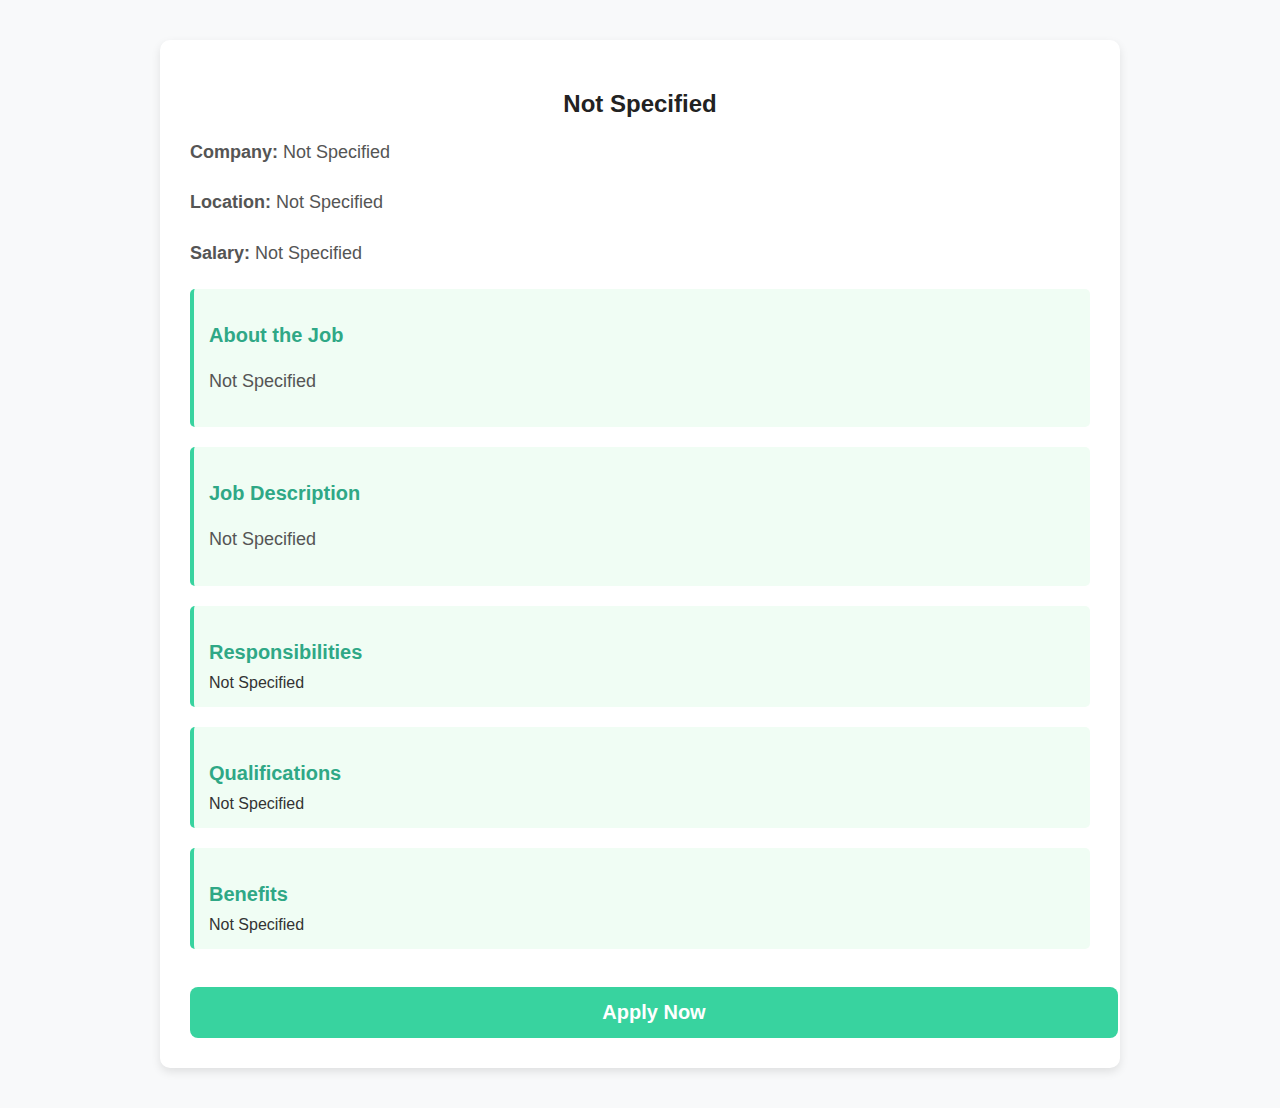
==== home-page/description.html @ 1444fffb "Add files via upload" ====
<!DOCTYPE html>
<html lang="en">

<head>
    <meta charset="UTF-8">
    <meta name="viewport" content="width=device-width, initial-scale=1.0">
    <title>Job Description</title>
    <style>
        body {
            font-family: 'Poppins', sans-serif;
            margin: 0;
            padding: 0;
            background-color: #f8f9fa;
            color: #333;
        }

        .container {
            max-width: 900px;
            margin: 40px auto;
            padding: 30px;
            background: white;
            box-shadow: 0 4px 10px rgba(0, 0, 0, 0.1);
            border-radius: 10px;
        }

        h1,
        h2 {
            color: #222;
            text-align: center;
        }

        h1 {
            font-size: 28px;
            margin-bottom: 10px;
        }

        h2 {
            font-size: 24px;
            margin-bottom: 15px;
        }

        p {
            font-size: 18px;
            line-height: 1.8;
            color: #555;
            margin-bottom: 15px;
        }

        .section {
            margin-top: 20px;
            padding: 15px;
            border-left: 4px solid #38d39f;
            background: #f0fdf4;
            border-radius: 5px;
        }

        .section h3 {
            color: #2fa886;
            font-size: 20px;
            margin-bottom: 10px;
        }

        .apply-btn {
            display: block;
            width: 100%;
            text-align: center;
            padding: 14px;
            background: #38d39f;
            color: white;
            text-decoration: none;
            font-size: 20px;
            font-weight: bold;
            margin-top: 20px;
            border-radius: 8px;
            transition: background 0.3s;
        }

        .apply-btn:hover {
            background: #2fa886;
        }

        @media (max-width: 768px) {
            .container {
                width: 90%;
                padding: 20px;
            }

            h1 {
                font-size: 24px;
            }

            h2 {
                font-size: 22px;
            }

            p {
                font-size: 16px;
            }

            .section {
                padding: 10px;
            }

            .apply-btn {
                font-size: 18px;
                padding: 12px;
            }
        }
    </style>
    <script>
        function getJobDetails() {
            const params = new URLSearchParams(window.location.search);
            document.getElementById("jobTitle").textContent = params.get("title") || "Not Specified";
            document.getElementById("companyName").textContent = params.get("company") || "Not Specified";
            document.getElementById("jobDesc").textContent = params.get("description") || "Not Specified";
            document.getElementById("jobOverview").textContent = params.get("overview") || "Not Specified";
            document.getElementById("jobResponsibilities").innerHTML = formatList(params.get("responsibilities"));
            document.getElementById("jobQualifications").innerHTML = formatList(params.get("qualifications"));
            document.getElementById("jobBenefits").innerHTML = formatList(params.get("benefits"));
            document.getElementById("jobLocation").textContent = params.get("location") || "Not Specified";
            document.getElementById("jobSalary").textContent = params.get("salary") || "Not Specified";
        }

        function formatList(text) {
            if (!text) return "Not Specified";
            return "<ul><li>" + text.split('. ').join("</li><li>") + "</li></ul>";
        }

        window.onload = getJobDetails;
    </script>
</head>

<body>
    <div class="container">
        <h2 id="jobTitle">Loading...</h2>
        <p class="info"><strong>Company:</strong> <span id="companyName"></span></p>
        <p class="info"><strong>Location:</strong> <span id="jobLocation"></span></p>
        <p class="info"><strong>Salary:</strong> <span id="jobSalary"></span></p>

        <div class="section">
            <h3>About the Job</h3>
            <p id="jobOverview"></p>
        </div>

        <div class="section">
            <h3>Job Description</h3>
            <p id="jobDesc"></p>
        </div>

        <div class="section">
            <h3>Responsibilities</h3>
            <div id="jobResponsibilities"></div>
        </div>

        <div class="section">
            <h3>Qualifications</h3>
            <div id="jobQualifications"></div>
        </div>

        <div class="section">
            <h3>Benefits</h3>
            <div id="jobBenefits"></div>
        </div>

        <br>
        <a href="#" id="enrollBtn" class="apply-btn" onclick="enroll()">Apply Now</a>

    </div>
    <script>
        function enroll() {
            event.preventDefault();
            var button = document.getElementById("enrollBtn");
            button.textContent = "Enrolled";
            button.style.background = "#2fa886";
            button.disabled = true; // Optional: Disable the button after enrolling
        }
    </script>
    
</body>

</html>
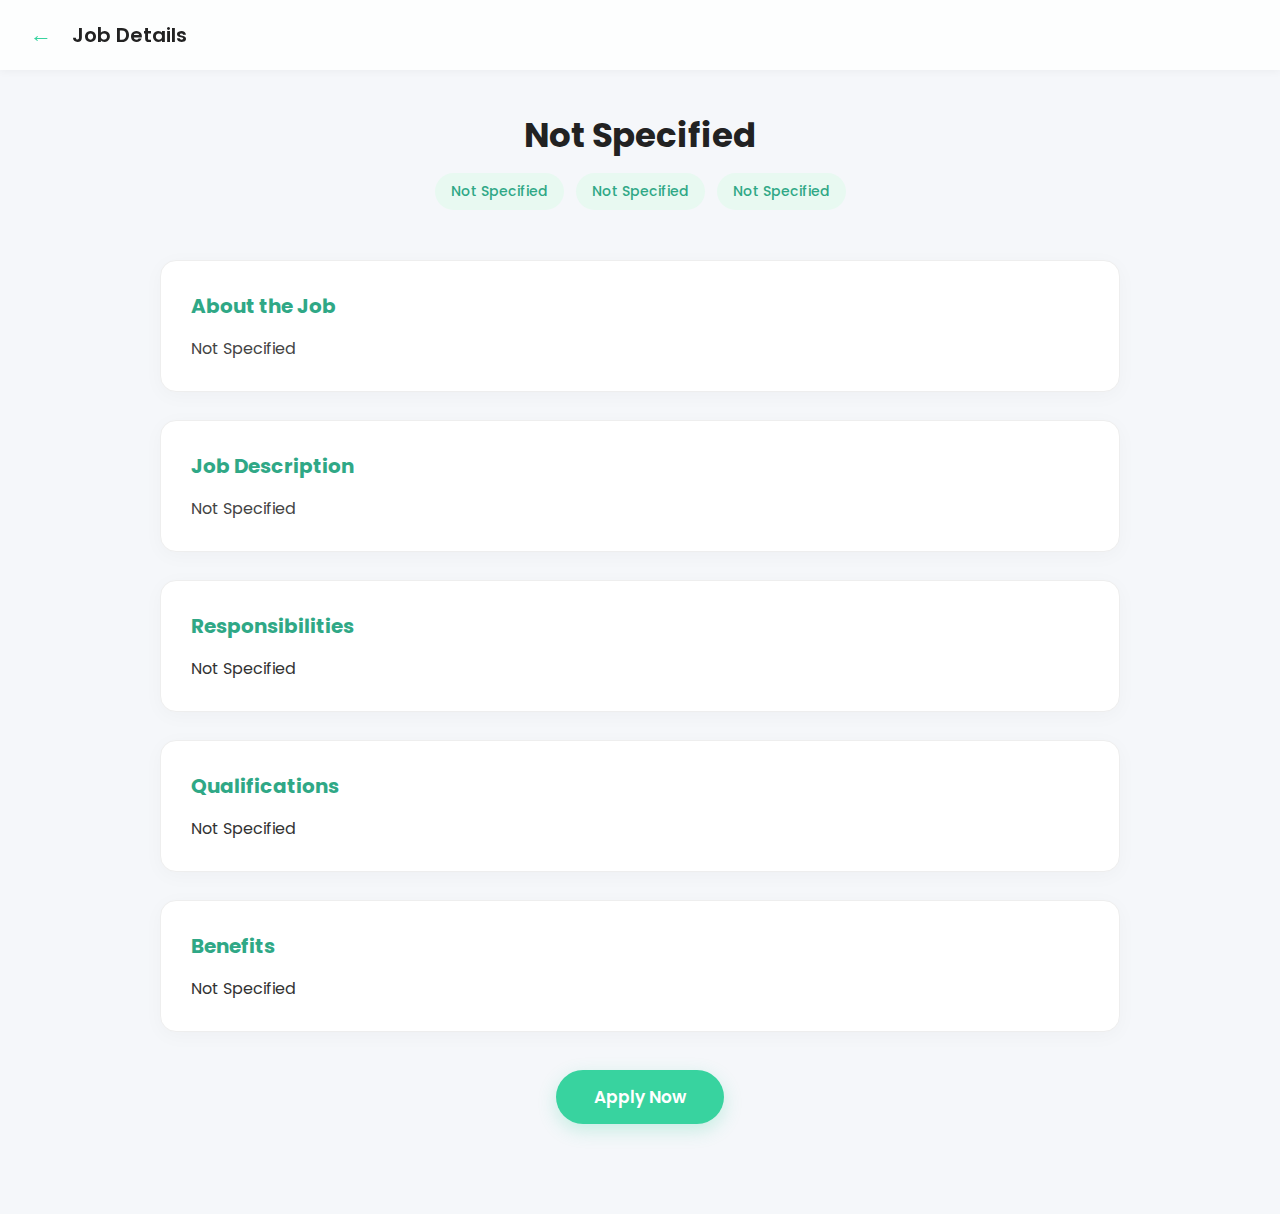
==== commit 7272b524: "Update description.html" ====
--- a/home-page/description.html
+++ b/home-page/description.html
@@ -2,180 +2,254 @@
 <html lang="en">
 
 <head>
-    <meta charset="UTF-8">
-    <meta name="viewport" content="width=device-width, initial-scale=1.0">
-    <title>Job Description</title>
-    <style>
-        body {
-            font-family: 'Poppins', sans-serif;
-            margin: 0;
-            padding: 0;
-            background-color: #f8f9fa;
-            color: #333;
-        }
-
-        .container {
-            max-width: 900px;
-            margin: 40px auto;
-            padding: 30px;
-            background: white;
-            box-shadow: 0 4px 10px rgba(0, 0, 0, 0.1);
-            border-radius: 10px;
-        }
-
-        h1,
-        h2 {
-            color: #222;
-            text-align: center;
-        }
-
-        h1 {
-            font-size: 28px;
-            margin-bottom: 10px;
-        }
-
-        h2 {
-            font-size: 24px;
-            margin-bottom: 15px;
-        }
-
-        p {
-            font-size: 18px;
-            line-height: 1.8;
-            color: #555;
-            margin-bottom: 15px;
-        }
-
-        .section {
-            margin-top: 20px;
-            padding: 15px;
-            border-left: 4px solid #38d39f;
-            background: #f0fdf4;
-            border-radius: 5px;
-        }
-
-        .section h3 {
-            color: #2fa886;
-            font-size: 20px;
-            margin-bottom: 10px;
-        }
-
-        .apply-btn {
-            display: block;
-            width: 100%;
-            text-align: center;
-            padding: 14px;
-            background: #38d39f;
-            color: white;
-            text-decoration: none;
-            font-size: 20px;
-            font-weight: bold;
-            margin-top: 20px;
-            border-radius: 8px;
-            transition: background 0.3s;
-        }
-
-        .apply-btn:hover {
-            background: #2fa886;
-        }
-
-        @media (max-width: 768px) {
-            .container {
-                width: 90%;
-                padding: 20px;
-            }
-
-            h1 {
-                font-size: 24px;
-            }
-
-            h2 {
-                font-size: 22px;
-            }
-
-            p {
-                font-size: 16px;
-            }
-
-            .section {
-                padding: 10px;
-            }
-
-            .apply-btn {
-                font-size: 18px;
-                padding: 12px;
-            }
-        }
-    </style>
-    <script>
-        function getJobDetails() {
-            const params = new URLSearchParams(window.location.search);
-            document.getElementById("jobTitle").textContent = params.get("title") || "Not Specified";
-            document.getElementById("companyName").textContent = params.get("company") || "Not Specified";
-            document.getElementById("jobDesc").textContent = params.get("description") || "Not Specified";
-            document.getElementById("jobOverview").textContent = params.get("overview") || "Not Specified";
-            document.getElementById("jobResponsibilities").innerHTML = formatList(params.get("responsibilities"));
-            document.getElementById("jobQualifications").innerHTML = formatList(params.get("qualifications"));
-            document.getElementById("jobBenefits").innerHTML = formatList(params.get("benefits"));
-            document.getElementById("jobLocation").textContent = params.get("location") || "Not Specified";
-            document.getElementById("jobSalary").textContent = params.get("salary") || "Not Specified";
-        }
-
-        function formatList(text) {
-            if (!text) return "Not Specified";
-            return "<ul><li>" + text.split('. ').join("</li><li>") + "</li></ul>";
-        }
-
-        window.onload = getJobDetails;
-    </script>
+  <meta charset="UTF-8" />
+  <meta name="viewport" content="width=device-width, initial-scale=1.0" />
+  <title>Job Description</title>
+  <link href="https://fonts.googleapis.com/css2?family=Poppins:wght@400;600&display=swap" rel="stylesheet" />
+  <style>
+    * {
+      box-sizing: border-box;
+      margin: 0;
+      padding: 0;
+    }
+
+    body {
+      font-family: 'Poppins', sans-serif;
+      background-color: #f5f7fa;
+      color: #333;
+    }
+
+    .topbar {
+      position: sticky;
+      top: 0;
+      background: #ffffffcc;
+      backdrop-filter: blur(6px);
+      z-index: 100;
+      display: flex;
+      align-items: center;
+      padding: 20px 30px;
+      box-shadow: 0 2px 8px rgba(0, 0, 0, 0.04);
+    }
+
+    .back-button {
+      background: none;
+      border: none;
+      font-size: 22px;
+      cursor: pointer;
+      color: #38d39f;
+      margin-right: 20px;
+      transition: transform 0.2s ease;
+    }
+
+    .back-button:hover {
+      transform: translateX(-4px);
+    }
+
+    .topbar-title {
+      font-size: 20px;
+      font-weight: 600;
+      color: #222;
+    }
+
+    .header {
+      padding: 40px 20px 20px;
+      text-align: center;
+    }
+
+    .header h2 {
+      font-size: 34px;
+      margin-bottom: 12px;
+      color: #222;
+    }
+
+    .job-meta {
+      display: flex;
+      flex-wrap: wrap;
+      justify-content: center;
+      gap: 12px;
+      margin-top: 8px;
+    }
+
+    .job-meta span {
+      background: #e8f9f1;
+      color: #2fa886;
+      padding: 8px 16px;
+      border-radius: 999px;
+      font-size: 14px;
+      font-weight: 500;
+    }
+
+    .content {
+      max-width: 1000px;
+      margin: 30px auto;
+      padding: 0 20px 60px;
+      display: grid;
+      gap: 28px;
+    }
+
+    .section {
+      background: white;
+      border-radius: 16px;
+      padding: 30px;
+      border: 1px solid #eee;
+      box-shadow: 0 4px 20px rgba(0, 0, 0, 0.03);
+      transition: all 0.3s ease;
+    }
+
+    .section:hover {
+      box-shadow: 0 8px 30px rgba(56, 211, 159, 0.1);
+    }
+
+    .section h3 {
+      font-size: 20px;
+      margin-bottom: 15px;
+      color: #2fa886;
+    }
+
+    .section p,
+    .section ul {
+      font-size: 16px;
+      color: #444;
+    }
+
+    ul {
+      list-style: disc;
+      padding-left: 20px;
+    }
+
+    ul li {
+      margin-bottom: 10px;
+    }
+
+    .apply-btn {
+      display: inline-block;
+      margin: 10px auto 0;
+      background: #38d39f;
+      color: white;
+      font-size: 17px;
+      font-weight: 600;
+      padding: 14px 38px;
+      border-radius: 999px;
+      text-align: center;
+      text-decoration: none;
+      transition: all 0.3s ease;
+      box-shadow: 0 6px 18px rgba(56, 211, 159, 0.25);
+      width: fit-content;
+    }
+
+    .apply-btn:hover {
+      background-color: #2fa886;
+      transform: translateY(-2px);
+    }
+
+    @media (max-width: 768px) {
+      .header h2 {
+        font-size: 26px;
+      }
+
+      .topbar {
+        padding: 15px 20px;
+      }
+
+      .content {
+        gap: 20px;
+      }
+
+      .section {
+        padding: 20px;
+      }
+
+      .apply-btn {
+        width: 100%;
+        display: block;
+        font-size: 16px;
+      }
+
+      .job-meta {
+        flex-direction: column;
+        align-items: center;
+      }
+    }
+  </style>
+  <script>
+    function getJobDetails() {
+      const params = new URLSearchParams(window.location.search);
+      document.getElementById("jobTitle").textContent = params.get("title") || "Not Specified";
+      document.getElementById("companyName").textContent = params.get("company") || "Not Specified";
+      document.getElementById("jobDesc").textContent = params.get("description") || "Not Specified";
+      document.getElementById("jobOverview").textContent = params.get("overview") || "Not Specified";
+      document.getElementById("jobResponsibilities").innerHTML = formatList(params.get("responsibilities"));
+      document.getElementById("jobQualifications").innerHTML = formatList(params.get("qualifications"));
+      document.getElementById("jobBenefits").innerHTML = formatList(params.get("benefits"));
+      document.getElementById("jobLocation").textContent = params.get("location") || "Not Specified";
+      document.getElementById("jobSalary").textContent = params.get("salary") || "Not Specified";
+    }
+
+    function formatList(text) {
+      if (!text) return "Not Specified";
+      return "<ul><li>" + text.split('. ').join("</li><li>") + "</li></ul>";
+    }
+
+    window.onload = getJobDetails;
+  </script>
 </head>
 
 <body>
-    <div class="container">
-        <h2 id="jobTitle">Loading...</h2>
-        <p class="info"><strong>Company:</strong> <span id="companyName"></span></p>
-        <p class="info"><strong>Location:</strong> <span id="jobLocation"></span></p>
-        <p class="info"><strong>Salary:</strong> <span id="jobSalary"></span></p>
-
-        <div class="section">
-            <h3>About the Job</h3>
-            <p id="jobOverview"></p>
-        </div>
-
-        <div class="section">
-            <h3>Job Description</h3>
-            <p id="jobDesc"></p>
-        </div>
-
-        <div class="section">
-            <h3>Responsibilities</h3>
-            <div id="jobResponsibilities"></div>
-        </div>
-
-        <div class="section">
-            <h3>Qualifications</h3>
-            <div id="jobQualifications"></div>
-        </div>
-
-        <div class="section">
-            <h3>Benefits</h3>
-            <div id="jobBenefits"></div>
-        </div>
-
-        <br>
-        <a href="#" id="enrollBtn" class="apply-btn" onclick="enroll()">Apply Now</a>
-
-    </div>
-    <script>
-        function enroll() {
-            event.preventDefault();
-            var button = document.getElementById("enrollBtn");
-            button.textContent = "Enrolled";
-            button.style.background = "#2fa886";
-            button.disabled = true; // Optional: Disable the button after enrolling
-        }
-    </script>
-    
+  <!-- Top bar with back arrow -->
+  <div class="topbar">
+    <button class="back-button" onclick="history.back()">←</button>
+    <div class="topbar-title">Job Details</div>
+  </div>
+
+  <!-- Job title and meta -->
+  <div class="header">
+    <h2 id="jobTitle">Loading...</h2>
+    <div class="job-meta">
+      <span id="companyName"></span>
+      <span id="jobLocation"></span>
+      <span id="jobSalary"></span>
+    </div>
+  </div>
+
+  <!-- Job sections -->
+  <div class="content">
+    <div class="section">
+      <h3>About the Job</h3>
+      <p id="jobOverview"></p>
+    </div>
+
+    <div class="section">
+      <h3>Job Description</h3>
+      <p id="jobDesc"></p>
+    </div>
+
+    <div class="section">
+      <h3>Responsibilities</h3>
+      <div id="jobResponsibilities"></div>
+    </div>
+
+    <div class="section">
+      <h3>Qualifications</h3>
+      <div id="jobQualifications"></div>
+    </div>
+
+    <div class="section">
+      <h3>Benefits</h3>
+      <div id="jobBenefits"></div>
+    </div>
+
+    <a href="#" id="enrollBtn" class="apply-btn" onclick="enroll()">Apply Now</a>
+  </div>
+
+  <script>
+    function enroll() {
+      event.preventDefault();
+      var button = document.getElementById("enrollBtn");
+      button.textContent = "Enrolled";
+      button.style.background = "#2fa886";
+      button.disabled = true;
+    }
+  </script>
 </body>
 
-</html>+</html>
